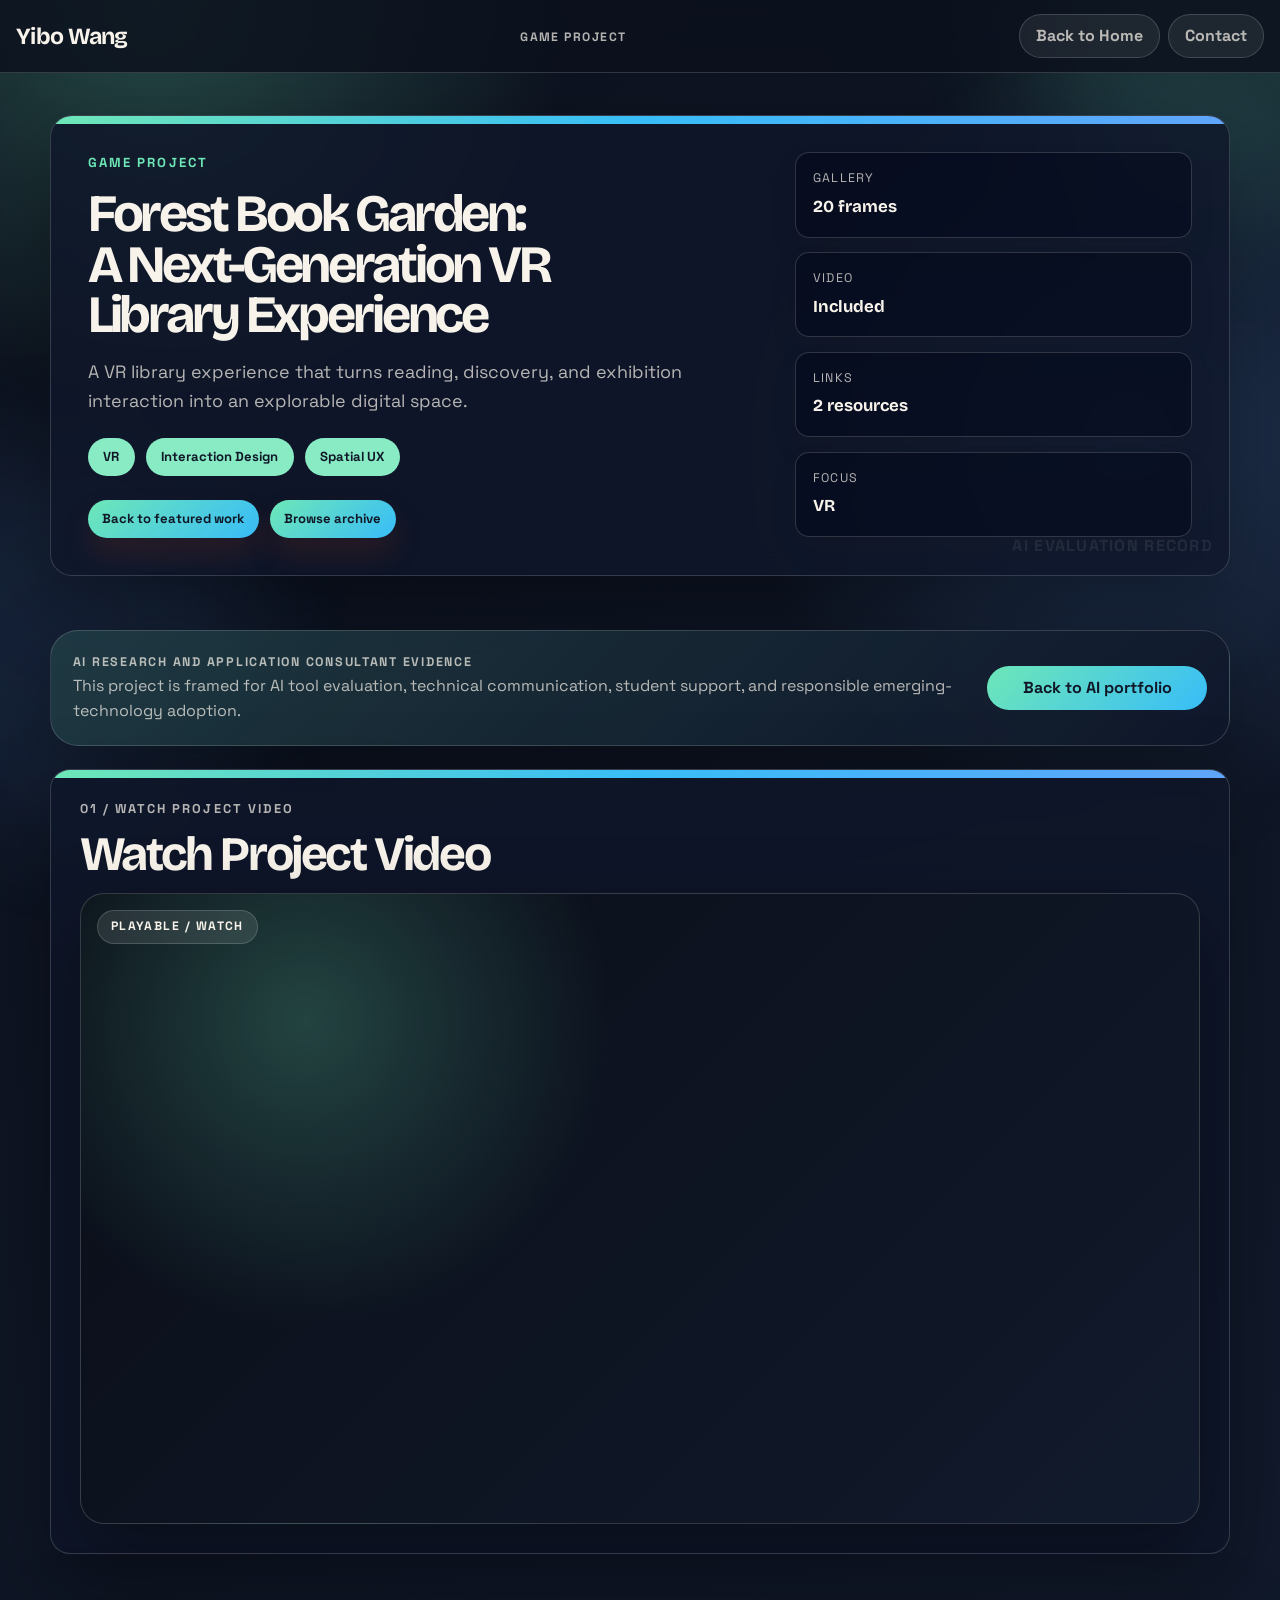
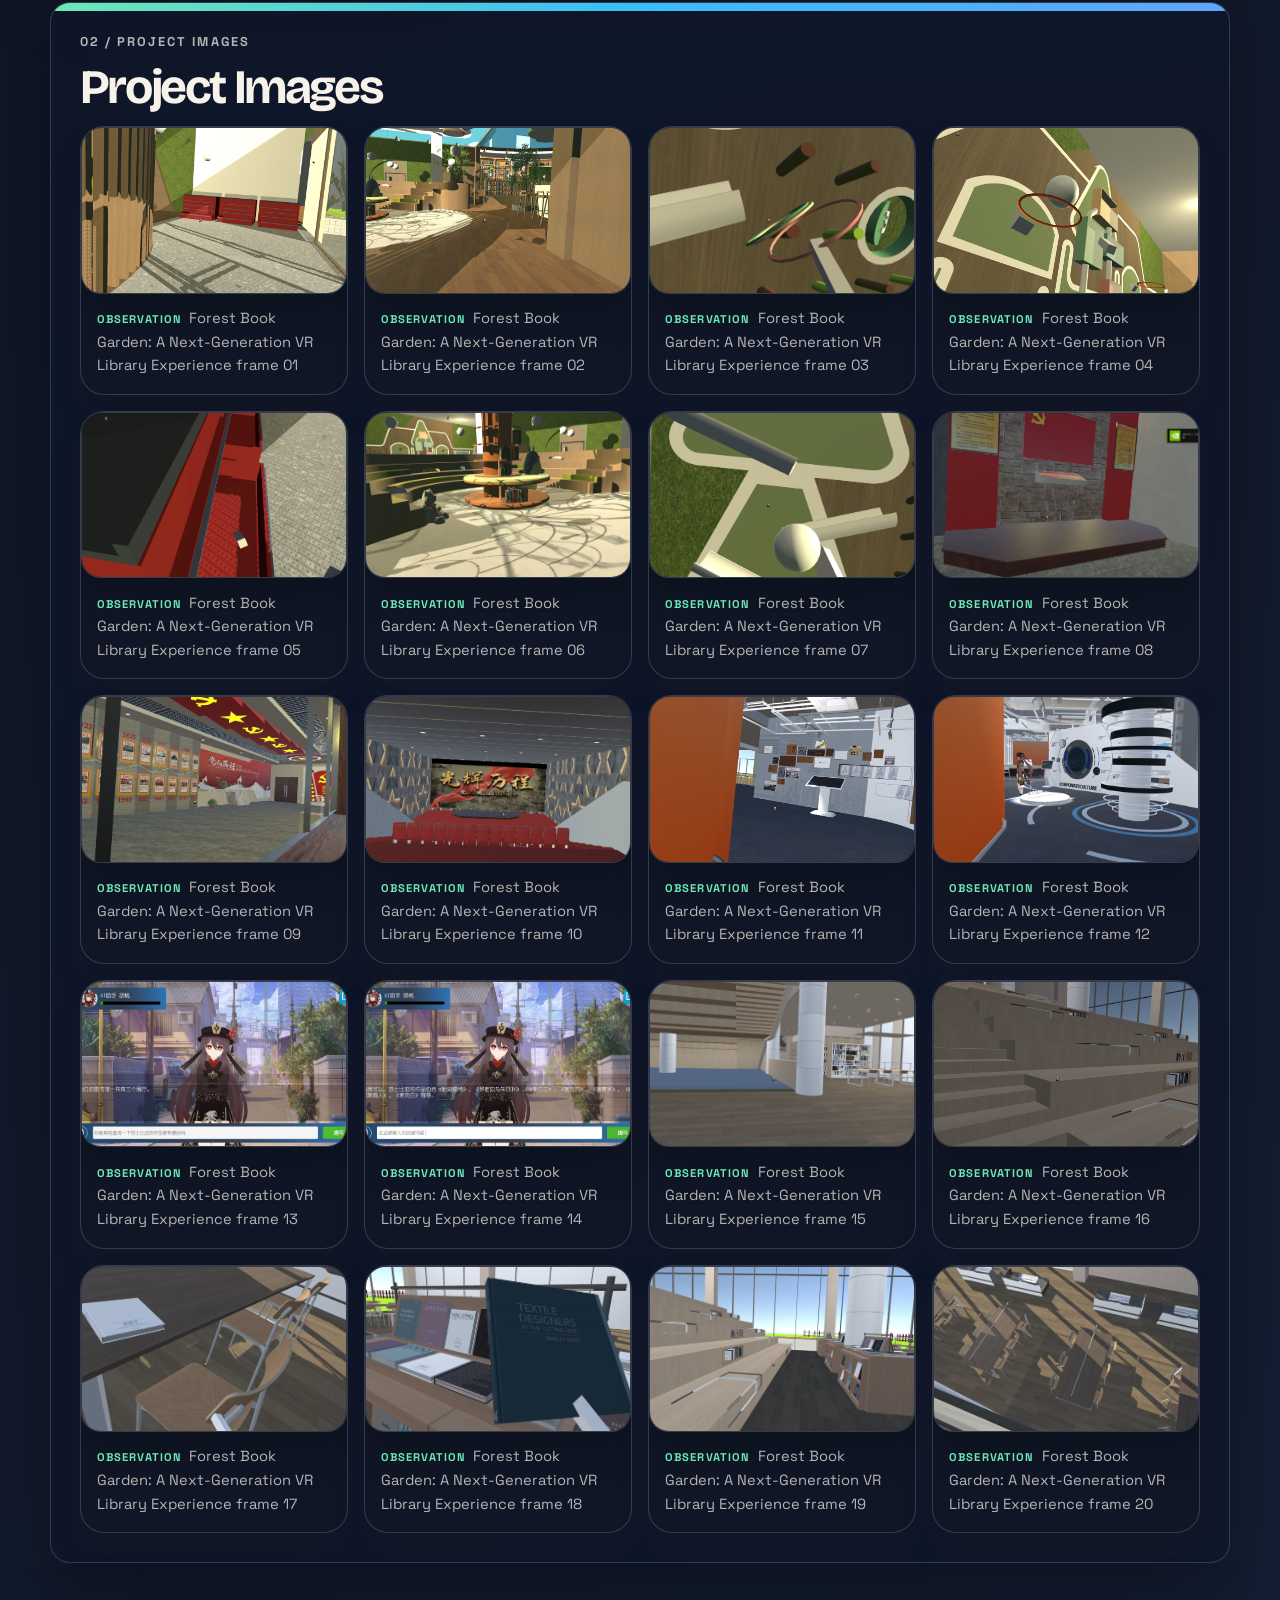
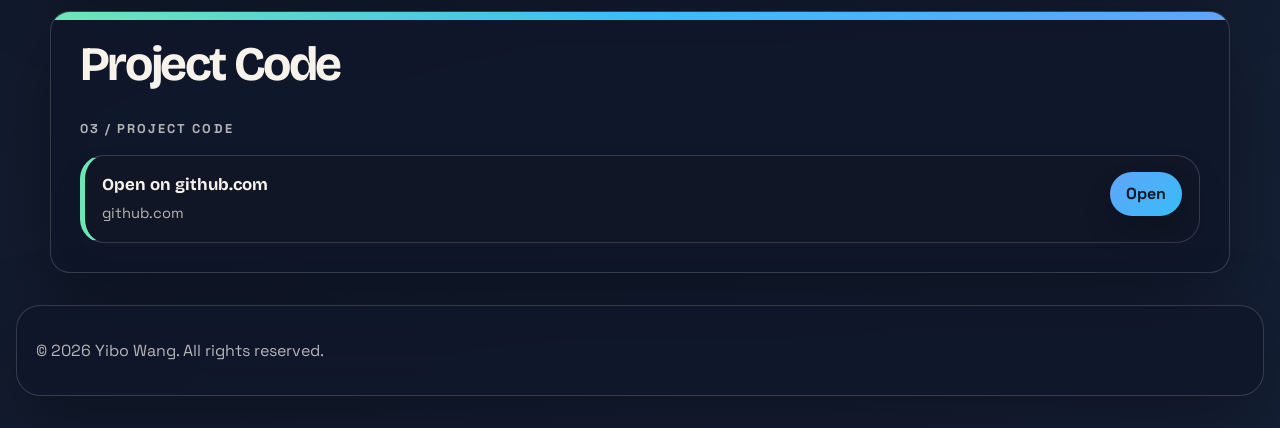
==== projects/game-project1.html @ 91f69fd5 "Build role-specific Duke portfolio site" ====
<!DOCTYPE html>
<html lang="en">
<head>
    <meta charset="UTF-8">
    <meta name="viewport" content="width=device-width, initial-scale=1.0">
    <title>Forest Book Garden: A Next-Generation VR Library Experience - Details</title>
    <link rel="stylesheet" href="../assets/css/project-style.css">
    <link rel="stylesheet" href="../assets/css/role-project.css">
	<!-- Google tag (gtag.js) -->
	<script async src="https://www.googletagmanager.com/gtag/js?id=G-P1YFTKP2V9"></script>
	<script>
	  window.dataLayer = window.dataLayer || [];
	  function gtag(){dataLayer.push(arguments);}
	  gtag('js', new Date());
	
	  gtag('config', 'G-P1YFTKP2V9');
	</script>
</head>
<body class="project-page role-ai-detail">
    <!-- Header Section -->
    <header>
        <div class="container">
            <h1 class="logo">Forest Book Garden: A Next-Generation VR Library Experience - Details</h1>
            <nav>
                <ul>
                    <li><a href="../index.html">Back to AI portfolio</a></li>
                    <li><a href="../index.html#contact">Contact</a></li>
                </ul>
            </nav>
        </div>
    </header>

    <section class="role-project-bridge" aria-label="Role-specific project context">
        <div class="container">
            <div>
                <p class="role-project-kicker">AI Research and Application Consultant Evidence</p>
                <p>This project is framed for AI tool evaluation, technical communication, student support, and responsible emerging-technology adoption.</p>
            </div>
            <a class="role-home-link" href="../index.html">Back to AI portfolio</a>
        </div>
    </section>


    <!-- Embedded YouTube Video Section -->
    <section id="project-video" class="section">
        <div class="container">
            <h2>Watch Project Video</h2>
            <div class="video-wrapper">
                <iframe
                    src="https://www.youtube.com/embed/ekobLpkFEgE?si=GnJCuXuAipWCIRlk" 
                    title="YouTube video player" 
                    frameborder="0" 
                    allow="accelerometer; autoplay; clipboard-write; encrypted-media; gyroscope; picture-in-picture" 
                    allowfullscreen>
                </iframe>
            </div>
        </div>
    </section>

    <!-- Project Images Section -->
    <section id="project-images" class="section">
        <div class="container">
            <h2>Project Images</h2>
            <div class="image-gallery">
                <img src="../assets/images/game-project1-img1.png" alt="Image 1">
                <img src="../assets/images/game-project1-img2.png" alt="Image 2">
                <img src="../assets/images/game-project1-img3.png" alt="Image 3">
                <img src="../assets/images/game-project1-img4.png" alt="Image 4">
                <img src="../assets/images/game-project1-img5.png" alt="Image 5">
                <img src="../assets/images/game-project1-img6.png" alt="Image 6">
                <img src="../assets/images/game-project1-img7.png" alt="Image 7">
				<img src="../assets/images/game-project1-img8.png" alt="Image 8">
				<img src="../assets/images/game-project1-img9.png" alt="Image 9">
				<img src="../assets/images/game-project1-img10.png" alt="Image 10">
				<img src="../assets/images/game-project1-img11.png" alt="Image 11">
				<img src="../assets/images/game-project1-img12.png" alt="Image 12">
				<img src="../assets/images/game-project1-img13.png" alt="Image 13">
				<img src="../assets/images/game-project1-img14.png" alt="Image 14">
				<img src="../assets/images/game-project1-img15.png" alt="Image 15">
				<img src="../assets/images/game-project1-img16.png" alt="Image 16">
				<img src="../assets/images/game-project1-img17.png" alt="Image 17">
				<img src="../assets/images/game-project1-img18.png" alt="Image 18">
				<img src="../assets/images/game-project1-img19.png" alt="Image 19">
				<img src="../assets/images/game-project1-img20.png" alt="Image 20">
            </div>
        </div>
    </section>

<!-- Code Section -->
    <section id="project-code" class="section">
        <div class="container">
            <h2>Project Code</h2>
            <p>You can find the source code for this project on GitHub. Click the link below to explore the repository:</p>
            <a href="https://github.com/harrypotter9914/Forest-Book-Garden-A-Next-Generation-VR-Library-Experience" target="_blank">
                <img src="../assets/images/github-logo.png" alt="GitHub Logo" style="width: 150px; height: auto;">
            </a>
            <p><a href="https://github.com/harrypotter9914/Forest-Book-Garden-A-Next-Generation-VR-Library-Experience" target="_blank">View the GitHub Repository</a></p>
        </div>
    </section>

    <!-- Back to Top Button -->
    <div id="back-to-top">
        <button>&uarr; Top</button>
    </div>
	
    <footer>
        <div class="container">
            <p>&copy; 2026 Yibo Wang. All rights reserved.</p>
        </div>
    </footer>
	<!-- Fullscreen Image Modal -->
	<div id="imageModal" class="modal">
	    <span class="close" onclick="closeModal()">&times;</span>
	    <div id="imageContainer">
	        <img class="modal-content" id="modalImage">
	    </div>
	</div>
	<script src="../assets/js/script.js"></script>
</body>
</html>
---- assets/css/project-style.css ----
:root {
    --bg: #f3eee4;
    --paper: rgba(252, 247, 239, 0.84);
    --paper-strong: rgba(255, 251, 245, 0.96);
    --ink: #1a130e;
    --muted: #625145;
    --line: rgba(43, 30, 20, 0.1);
    --accent: #d05d28;
    --accent-deep: #842f1d;
    --teal: #1e7e7c;
    --gold: #f1c789;
    --shadow-soft: 0 26px 60px rgba(38, 23, 12, 0.12);
    --shadow-strong: 0 36px 80px rgba(38, 23, 12, 0.18);
    --radius-xl: 34px;
    --radius-lg: 24px;
    --radius-md: 18px;
    --radius-sm: 12px;
    --max-width: 1380px;
}

*,
*::before,
*::after {
    box-sizing: border-box;
}

html {
    scroll-behavior: smooth;
}

body {
    margin: 0;
    min-height: 100vh;
    color: var(--ink);
    background:
        radial-gradient(circle at 12% 0%, rgba(241, 199, 137, 0.45), transparent 26%),
        radial-gradient(circle at 88% 12%, rgba(30, 126, 124, 0.18), transparent 22%),
        radial-gradient(circle at 50% 100%, rgba(208, 93, 40, 0.15), transparent 28%),
        linear-gradient(180deg, #faf4ec 0%, #efe4d4 100%);
    font-family: "Space Grotesk", "Segoe UI", sans-serif;
    line-height: 1.6;
}

body.menu-open,
body.lightbox-open {
    overflow: hidden;
}

body.project-page::before,
body.project-page::after {
    content: "";
    position: fixed;
    width: 24rem;
    height: 24rem;
    border-radius: 50%;
    filter: blur(60px);
    opacity: 0.45;
    pointer-events: none;
    z-index: -1;
}

body.project-page::before {
    top: -10rem;
    right: -8rem;
    background: rgba(208, 93, 40, 0.35);
}

body.project-page::after {
    bottom: 8%;
    left: -8rem;
    background: rgba(30, 126, 124, 0.18);
}

a {
    color: inherit;
}

img {
    display: block;
    max-width: 100%;
}

.container {
    width: min(calc(100% - 2rem), var(--max-width));
    margin: 0 auto;
}

header {
    position: sticky;
    top: 0;
    z-index: 30;
    backdrop-filter: blur(18px);
    background: rgba(250, 244, 236, 0.72);
    border-bottom: 1px solid var(--line);
}

header .container {
    display: flex;
    align-items: center;
    justify-content: space-between;
    gap: 1rem;
    min-height: 82px;
}

.logo {
    margin: 0;
    font-family: "Bricolage Grotesque", "Space Grotesk", sans-serif;
    font-size: clamp(1.1rem, 2vw, 1.45rem);
    line-height: 0.95;
    letter-spacing: -0.03em;
}

.header-project-label {
    margin: 0.2rem 0 0;
    color: var(--muted);
    font-size: 0.76rem;
    font-weight: 700;
    letter-spacing: 0.12em;
    text-transform: uppercase;
}

nav ul {
    display: flex;
    flex-wrap: wrap;
    gap: 0.5rem;
    margin: 0;
    padding: 0;
    list-style: none;
}

nav a {
    display: inline-flex;
    align-items: center;
    min-height: 44px;
    padding: 0 1rem;
    border-radius: 999px;
    background: rgba(255, 251, 245, 0.82);
    border: 1px solid rgba(43, 30, 20, 0.08);
    color: var(--muted);
    text-decoration: none;
    font-weight: 700;
    transition: transform 0.2s ease, background-color 0.2s ease, color 0.2s ease;
}

nav a:hover,
nav a:focus-visible {
    background: rgba(208, 93, 40, 0.1);
    color: var(--ink);
    transform: translateY(-1px);
}

.project-hero {
    padding: 4.5rem 0 1.8rem;
}

.project-hero-card,
.case-card,
.project-footer .container {
    position: relative;
    overflow: hidden;
    background: var(--paper);
    border: 1px solid rgba(43, 30, 20, 0.08);
    box-shadow: var(--shadow-soft);
    backdrop-filter: blur(14px);
}

.project-hero-card {
    display: grid;
    grid-template-columns: minmax(0, 1.45fr) minmax(260px, 0.7fr);
    gap: 1.4rem;
    padding: clamp(1.5rem, 4vw, 2.3rem);
    border-radius: var(--radius-xl);
}

.project-hero-card::before,
.case-card::before {
    content: "";
    position: absolute;
    inset: 0 auto auto 0;
    width: 100%;
    height: 8px;
    background: linear-gradient(90deg, var(--accent) 0%, var(--gold) 45%, var(--teal) 100%);
}

.project-kicker {
    margin: 0 0 1rem;
    color: var(--accent-deep);
    font-size: 0.82rem;
    font-weight: 700;
    letter-spacing: 0.16em;
    text-transform: uppercase;
}

.project-hero h1 {
    margin: 0;
    font-family: "Bricolage Grotesque", "Space Grotesk", sans-serif;
    max-width: 18ch;
    font-size: clamp(2.6rem, 4.8vw, 4.9rem);
    line-height: 0.94;
    letter-spacing: -0.06em;
    text-wrap: balance;
}

.project-summary {
    max-width: 48rem;
    margin: 1.1rem 0 0;
    color: var(--muted);
    font-size: clamp(1.02rem, 1.6vw, 1.12rem);
}

.project-title-long .project-hero h1 {
    max-width: 20ch;
    font-size: clamp(2.2rem, 4.1vw, 4rem);
    line-height: 0.96;
}

.project-title-very-long .project-hero h1 {
    max-width: 24ch;
    font-size: clamp(1.95rem, 3.4vw, 3.2rem);
    line-height: 1;
    letter-spacing: -0.045em;
}

.project-tag-row,
.project-action-row {
    display: flex;
    flex-wrap: wrap;
    gap: 0.7rem;
}

.project-tag-row {
    margin-top: 1.4rem;
}

.project-tag,
.project-pill {
    display: inline-flex;
    align-items: center;
    min-height: 38px;
    padding: 0 0.9rem;
    border-radius: 999px;
    font-size: 0.82rem;
    font-weight: 700;
}

.project-tag {
    color: var(--accent-deep);
    background: rgba(241, 199, 137, 0.34);
    border: 1px solid rgba(208, 93, 40, 0.1);
}

.project-action-row {
    margin-top: 1.5rem;
}

.project-pill {
    color: #fff7ef;
    text-decoration: none;
    background: linear-gradient(135deg, var(--accent) 0%, var(--accent-deep) 100%);
    box-shadow: 0 16px 28px rgba(132, 47, 29, 0.22);
    transition: transform 0.2s ease, box-shadow 0.2s ease;
}

.project-pill:hover,
.project-pill:focus-visible,
.resource-link:hover,
.resource-link:focus-visible {
    transform: translateY(-2px);
}

.project-metric-grid {
    display: grid;
    gap: 0.9rem;
    align-content: start;
}

.project-metric {
    padding: 1rem 1.05rem;
    border-radius: var(--radius-md);
    background: rgba(255, 251, 245, 0.8);
    border: 1px solid rgba(43, 30, 20, 0.08);
    box-shadow: 0 14px 28px rgba(38, 23, 12, 0.08);
}

.project-metric span {
    display: block;
    color: var(--muted);
    font-size: 0.78rem;
    letter-spacing: 0.1em;
    text-transform: uppercase;
}

.project-metric strong {
    display: block;
    margin-top: 0.28rem;
    font-family: "Bricolage Grotesque", "Space Grotesk", sans-serif;
    font-size: 1.05rem;
}

section {
    padding: 1rem 0 2rem;
}

section:first-of-type {
    padding-top: 1.2rem;
}

.case-card {
    padding: clamp(1.2rem, 3vw, 1.8rem);
    border-radius: var(--radius-xl);
}

.case-label {
    margin: 0 0 0.75rem;
    color: var(--accent-deep);
    font-size: 0.8rem;
    font-weight: 700;
    letter-spacing: 0.16em;
    text-transform: uppercase;
}

h2 {
    margin: 0 0 1rem;
    font-family: "Bricolage Grotesque", "Space Grotesk", sans-serif;
    font-size: clamp(1.9rem, 4vw, 3rem);
    line-height: 0.96;
    letter-spacing: -0.05em;
}

.case-card > p,
#project-code p {
    color: var(--muted);
}

.enhanced-gallery {
    display: grid;
    grid-template-columns: repeat(2, minmax(0, 1fr));
    gap: 1rem;
}

.project-kind-showcase .enhanced-gallery {
    grid-template-columns: repeat(2, minmax(0, 1fr));
}

.gallery-card {
    margin: 0;
    overflow: hidden;
    border-radius: var(--radius-lg);
    background: var(--paper-strong);
    border: 1px solid rgba(43, 30, 20, 0.08);
    box-shadow: 0 18px 34px rgba(38, 23, 12, 0.12);
}

.gallery-card img {
    width: 100%;
    aspect-ratio: 16 / 10;
    object-fit: cover;
    cursor: zoom-in;
    transition: transform 0.35s ease;
}

.gallery-card:hover img {
    transform: scale(1.03);
}

.gallery-card figcaption {
    padding: 0.85rem 1rem 1rem;
    color: var(--muted);
    font-size: 0.92rem;
}

.feature-frame {
    grid-column: span 2;
}

.feature-frame img {
    aspect-ratio: 16 / 9;
}

.document-gallery {
    grid-template-columns: 1fr;
}

.document-frame {
    background: linear-gradient(180deg, rgba(255, 251, 245, 0.98) 0%, rgba(245, 239, 230, 0.98) 100%);
}

.document-frame img {
    aspect-ratio: auto;
    object-fit: contain;
    cursor: default;
    background: #fff;
}

.document-frame:hover img {
    transform: none;
}

.document-frame figcaption::before {
    content: "Embedded board";
    display: inline-flex;
    margin-right: 0.55rem;
    color: var(--accent-deep);
    font-size: 0.74rem;
    font-weight: 700;
    letter-spacing: 0.12em;
    text-transform: uppercase;
}

.very-tall-frame figcaption::before {
    content: "Scrollable document";
}

.photo-gallery {
    column-count: 2;
    column-gap: 1rem;
    display: block;
}

.photo-gallery .gallery-card {
    display: inline-block;
    width: 100%;
    margin-bottom: 1rem;
}

.photo-gallery .gallery-card img,
.photo-frame img {
    aspect-ratio: auto;
    object-fit: cover;
}

.video-wrapper {
    position: relative;
    overflow: hidden;
    border-radius: var(--radius-lg);
    background:
        radial-gradient(circle at 20% 20%, rgba(208, 93, 40, 0.2), transparent 30%),
        linear-gradient(135deg, #18120d 0%, #22160f 100%);
    box-shadow: var(--shadow-strong);
}

.video-wrapper::before {
    content: "Playable / Watch";
    position: absolute;
    top: 1rem;
    left: 1rem;
    z-index: 1;
    display: inline-flex;
    align-items: center;
    min-height: 34px;
    padding: 0 0.8rem;
    border-radius: 999px;
    color: #fff8ef;
    background: rgba(255, 255, 255, 0.08);
    backdrop-filter: blur(10px);
    font-size: 0.76rem;
    font-weight: 700;
    letter-spacing: 0.12em;
    text-transform: uppercase;
}

.video-wrapper iframe {
    display: block;
    width: 100%;
    aspect-ratio: 16 / 9;
    border: 0;
}

#project-code .container {
    display: grid;
    gap: 1rem;
}

.resource-stack {
    display: grid;
    gap: 0.9rem;
}

.resource-card {
    display: flex;
    align-items: center;
    justify-content: space-between;
    gap: 1rem;
    padding: 1rem 1.05rem;
    border-radius: var(--radius-lg);
    background: rgba(255, 251, 245, 0.78);
    border: 1px solid rgba(43, 30, 20, 0.08);
    box-shadow: 0 16px 32px rgba(38, 23, 12, 0.08);
}

.resource-copy h3 {
    margin: 0;
    font-family: "Bricolage Grotesque", "Space Grotesk", sans-serif;
    font-size: 1.05rem;
}

.resource-copy p,
.resource-intro,
.resource-note {
    margin: 0;
    color: var(--muted);
}

.resource-copy p {
    margin-top: 0.2rem;
    font-size: 0.92rem;
}

.resource-note {
    padding-left: 1rem;
    border-left: 3px solid var(--accent);
}

.resource-link {
    display: inline-flex;
    align-items: center;
    justify-content: center;
    min-height: 46px;
    padding: 0 1rem;
    border-radius: 999px;
    color: #fff7ef;
    text-decoration: none;
    background: linear-gradient(135deg, var(--teal) 0%, #165a65 100%);
    box-shadow: 0 16px 28px rgba(22, 90, 101, 0.18);
    font-weight: 700;
    transition: transform 0.2s ease, box-shadow 0.2s ease;
}

#project-code img {
    width: 120px;
    border-radius: 24px;
    box-shadow: 0 18px 36px rgba(38, 23, 12, 0.16);
}

#back-to-top {
    position: fixed;
    right: 1rem;
    bottom: 1rem;
    z-index: 30;
}

#back-to-top button {
    display: inline-flex;
    align-items: center;
    justify-content: center;
    width: 58px;
    height: 58px;
    border: 0;
    border-radius: 50%;
    background: linear-gradient(135deg, var(--accent) 0%, var(--accent-deep) 100%);
    color: #fff8ef;
    box-shadow: 0 18px 30px rgba(132, 47, 29, 0.28);
    cursor: pointer;
    opacity: 0;
    pointer-events: none;
    transform: translateY(14px);
    transition: opacity 0.2s ease, transform 0.2s ease;
}

#back-to-top button.is-visible {
    opacity: 1;
    pointer-events: auto;
    transform: translateY(0);
}

.project-footer .container,
footer .container {
    display: flex;
    align-items: center;
    justify-content: space-between;
    gap: 1rem;
    padding: 1rem 1.2rem;
    border-radius: var(--radius-lg);
}

.overview-grid,
.detail-grid {
    display: grid;
    gap: 1rem;
}

.overview-grid {
    grid-template-columns: minmax(0, 1.3fr) minmax(260px, 0.7fr);
}

.detail-grid {
    grid-template-columns: repeat(2, minmax(0, 1fr));
}

.detail-card,
.callout-card {
    padding: 1.15rem;
    border-radius: var(--radius-lg);
    background: rgba(255, 251, 245, 0.82);
    border: 1px solid rgba(43, 30, 20, 0.08);
    box-shadow: 0 16px 32px rgba(38, 23, 12, 0.08);
}

.detail-card h3,
.callout-card strong {
    margin: 0 0 0.6rem;
    font-family: "Bricolage Grotesque", "Space Grotesk", sans-serif;
    font-size: 1.05rem;
}

.detail-card p,
.callout-card p {
    margin: 0;
    color: var(--muted);
}

.bullet-list {
    margin: 0;
    padding-left: 1.1rem;
    color: var(--muted);
}

.bullet-list li + li {
    margin-top: 0.45rem;
}

.portfolio-card {
    padding: clamp(1.4rem, 3vw, 2rem);
}

.portfolio-intro {
    max-width: 58rem;
    margin: 0 0 1.4rem;
    color: var(--muted);
    font-size: 1rem;
}

.portfolio-flow {
    display: grid;
    gap: 1.4rem;
}

.portfolio-sheet {
    margin: 0;
}

.portfolio-frame {
    overflow: hidden;
    border-radius: calc(var(--radius-xl) - 8px);
    background:
        linear-gradient(180deg, rgba(255, 255, 255, 0.74), rgba(246, 236, 222, 0.96)),
        linear-gradient(135deg, rgba(208, 93, 40, 0.1), rgba(30, 126, 124, 0.12));
    border: 1px solid rgba(43, 30, 20, 0.08);
    box-shadow: 0 28px 56px rgba(38, 23, 12, 0.12);
}

.portfolio-frame img {
    width: 100%;
    height: auto;
    cursor: zoom-in;
}

.portfolio-sheet figcaption {
    margin: 0.85rem 0 0;
    padding: 0 0.2rem;
    color: var(--muted);
    font-size: 0.97rem;
}

.portfolio-sheet-lead .portfolio-frame {
    box-shadow: 0 34px 68px rgba(38, 23, 12, 0.16);
}

.project-notes-section {
    padding-top: 0.3rem;
}

.notes-grid {
    display: grid;
    grid-template-columns: minmax(0, 1.05fr) minmax(0, 0.95fr);
    gap: 1rem;
    align-items: start;
}

.notes-grid > .note-card:first-child {
    grid-column: 1 / -1;
}

.note-card {
    height: 100%;
    padding: clamp(1.2rem, 2.2vw, 1.6rem);
}

.note-card h2 {
    margin-top: 0;
    max-width: 16ch;
    font-size: clamp(1.35rem, 1.9vw, 1.8rem);
    line-height: 1.06;
    letter-spacing: -0.04em;
}

.note-card .overview-grid {
    grid-template-columns: minmax(0, 1.15fr) minmax(280px, 0.85fr);
    align-items: start;
}

.note-card .detail-grid {
    grid-template-columns: repeat(auto-fit, minmax(220px, 1fr));
    align-items: start;
}

.note-card .detail-card,
.note-card .callout-card {
    height: 100%;
}

.note-card .detail-card p,
.note-card .callout-card p,
.note-card .bullet-list {
    font-size: 0.98rem;
}

footer {
    padding: 0 0 2rem;
}

.modal {
    position: fixed;
    inset: 0;
    display: none;
    align-items: center;
    justify-content: center;
    padding: 1rem;
    background: rgba(13, 10, 7, 0.82);
    backdrop-filter: blur(10px);
    z-index: 50;
}

.close {
    position: absolute;
    top: 1rem;
    right: 1rem;
    display: inline-grid;
    place-items: center;
    width: 46px;
    height: 46px;
    border-radius: 50%;
    background: rgba(255, 251, 245, 0.94);
    color: var(--ink);
    cursor: pointer;
    font-size: 1.3rem;
}

#imageContainer {
    display: flex;
    align-items: center;
    justify-content: center;
    width: min(100%, 1120px);
    max-height: calc(100vh - 2rem);
    overflow: hidden;
    overscroll-behavior: contain;
    scrollbar-width: none;
    -ms-overflow-style: none;
}

#imageContainer::-webkit-scrollbar {
    display: none;
}

.modal-content {
    display: block;
    width: auto;
    max-width: 100%;
    max-height: calc(100vh - 2rem);
    object-fit: contain;
    border-radius: var(--radius-lg);
    box-shadow: var(--shadow-strong);
    transition: width 0.2s ease, height 0.2s ease;
    user-select: none;
    -webkit-user-drag: none;
}

.modal.is-zoomed #imageContainer {
    align-items: flex-start;
    justify-content: flex-start;
    overflow: auto;
    touch-action: none;
    cursor: grab;
}

.modal.is-zoomed #imageContainer.is-dragging {
    cursor: grabbing;
}

.modal.is-zoomed .modal-content {
    max-width: none;
    max-height: none;
}


@media (max-width: 980px) {
    .project-hero-card,
    .enhanced-gallery {
        grid-template-columns: 1fr;
    }

    .feature-frame {
        grid-column: auto;
    }

    .photo-gallery {
        column-count: 1;
    }

    .overview-grid,
    .detail-grid,
    .notes-grid {
        grid-template-columns: 1fr;
    }

    .notes-grid > .note-card:first-child {
        grid-column: auto;
    }

    .note-card .overview-grid,
    .note-card .detail-grid {
        grid-template-columns: 1fr;
    }

    .project-hero h1,
    .project-title-long .project-hero h1,
    .project-title-very-long .project-hero h1 {
        max-width: 100%;
    }
}

@media (max-width: 760px) {
    header .container,
    footer .container,
    .project-footer .container {
        flex-direction: column;
        align-items: flex-start;
    }

    nav ul {
        width: 100%;
    }

    nav a {
        width: 100%;
        justify-content: center;
    }

    .project-hero {
        padding-top: 3.2rem;
    }

    .resource-card {
        flex-direction: column;
        align-items: flex-start;
    }
}
---- assets/css/role-project.css ----
@import url('https://fonts.googleapis.com/css2?family=Bricolage+Grotesque:wght@500;700;800&family=Space+Grotesk:wght@400;500;700&display=swap');

:root {
  --bg: #0c111d;
  --paper: rgba(15,23,42,.82);
  --paper-strong: rgba(17,24,39,.95);
  --ink: #f7f3ea;
  --muted: rgba(247,243,234,.72);
  --line: rgba(255,255,255,.16);
  --accent: #6ee7b7;
  --accent-deep: #38bdf8;
  --teal: #60a5fa;
  --gold: #a7f3d0;
  --shadow-soft: 0 30px 80px rgba(0,0,0,.34);
  --shadow-strong: 0 30px 80px rgba(0,0,0,.34);
}

body.project-page {
  color: var(--ink);
  background:
    radial-gradient(circle at 12% 0%, color-mix(in srgb, var(--accent) 26%, transparent), transparent 26rem),
    radial-gradient(circle at 88% 12%, color-mix(in srgb, var(--teal) 22%, transparent), transparent 24rem),
    linear-gradient(135deg, #0c111d, #152036);
}

body.project-page::before { background: color-mix(in srgb, var(--accent) 35%, transparent); }
body.project-page::after { background: color-mix(in srgb, var(--teal) 24%, transparent); }

header {
  background: color-mix(in srgb, #0c111d 82%, transparent);
  border-bottom-color: var(--line);
}

.logo { color: var(--ink); }
nav a {
  color: var(--muted);
  background: rgba(255,255,255,.07);
  border-color: var(--line);
}
nav a:hover, nav a:focus-visible {
  color: var(--ink);
  background: rgba(255,255,255,.13);
}

.role-project-bridge {
  padding: 1.6rem 0 .4rem;
}
.role-project-bridge .container {
  display: grid;
  grid-template-columns: minmax(0, 1fr) auto;
  gap: 1rem;
  align-items: center;
  padding: clamp(1rem, 2.5vw, 1.35rem);
  border-radius: 24px;
  border: 1px solid var(--line);
  background:
    linear-gradient(135deg, color-mix(in srgb, var(--accent) 16%, transparent), transparent),
    var(--paper);
  box-shadow: var(--shadow-soft);
  backdrop-filter: blur(14px);
}
.role-project-kicker {
  margin: 0 0 .35rem;
  color: var(--accent);
  font-size: .78rem;
  font-weight: 850;
  letter-spacing: .14em;
  text-transform: uppercase;
}
.role-project-bridge p { margin: 0; color: var(--muted); }
.role-home-link {
  display: inline-flex;
  align-items: center;
  justify-content: center;
  min-height: 44px;
  padding: 0 1rem;
  border-radius: 999px;
  color: #101828;
  background: linear-gradient(135deg, var(--accent), var(--accent-deep));
  text-decoration: none;
  font-weight: 850;
  white-space: nowrap;
}
.role-athletics-detail .role-home-link { color: #001a57; }

.project-hero-card, .case-card, footer .container, .project-footer .container {
  color: var(--ink);
  background: var(--paper);
  border-color: var(--line);
  box-shadow: var(--shadow-soft);
}
.project-hero-card::before, .case-card::before {
  background: linear-gradient(90deg, var(--accent), var(--accent-deep), var(--teal));
}
.project-kicker, .case-label { color: var(--accent); }
.project-summary, .case-card > p, #project-code p, .resource-copy p, .resource-intro, .resource-note, .detail-card p, .callout-card p, .bullet-list, footer p { color: var(--muted); }
.project-tag { color: #101828; background: color-mix(in srgb, var(--accent) 82%, white); border-color: transparent; }
.project-pill, #back-to-top button { color: #101828; background: linear-gradient(135deg, var(--accent), var(--accent-deep)); }
.role-athletics-detail .project-pill, .role-athletics-detail #back-to-top button { color: #001a57; }
.project-metric, .gallery-card, .resource-card, .detail-card, .callout-card, .portfolio-frame {
  color: var(--ink);
  background: var(--paper-strong);
  border-color: var(--line);
}
.gallery-card figcaption, .portfolio-sheet figcaption { color: var(--muted); }
.video-wrapper {
  background:
    radial-gradient(circle at 20% 20%, color-mix(in srgb, var(--accent) 24%, transparent), transparent 30%),
    linear-gradient(135deg, color-mix(in srgb, #0c111d 80%, black), color-mix(in srgb, #152036 82%, black));
  border: 1px solid var(--line);
}
.video-wrapper::before {
  color: var(--ink);
  background: rgba(255,255,255,.10);
  border: 1px solid var(--line);
}
.resource-link, .btn, #project-code a:not(.resource-link) {
  display: inline-flex;
  align-items: center;
  justify-content: center;
  width: fit-content;
  min-height: 44px;
  padding: 0 1rem;
  border-radius: 999px;
  color: #101828;
  text-decoration: none;
  background: linear-gradient(135deg, var(--teal), var(--accent-deep));
  font-weight: 850;
  box-shadow: 0 16px 28px rgba(0,0,0,.18);
}
.role-athletics-detail .resource-link, .role-athletics-detail .btn, .role-athletics-detail #project-code a:not(.resource-link) { color: #001a57; }

.section .container > h2, section .container > h2 {
  margin-bottom: 1rem;
  color: var(--ink);
}
.section .container:not(header .container):not(footer .container), section .container:not(header .container):not(footer .container) {
  border-radius: 28px;
}
#project-video .container, #project-images .container, #project-code .container {
  padding: clamp(1.15rem, 3vw, 1.8rem);
  border: 1px solid var(--line);
  background: var(--paper);
  box-shadow: var(--shadow-soft);
  backdrop-filter: blur(14px);
}
.image-gallery {
  display: grid;
  grid-template-columns: repeat(auto-fit, minmax(220px, 1fr));
  gap: 1rem;
}
.image-gallery img, .project-image {
  width: 100%;
  border-radius: 20px;
  background: var(--paper-strong);
  border: 1px solid var(--line);
  box-shadow: 0 18px 38px rgba(0,0,0,.22);
  cursor: zoom-in;
}
.document-frame { background: var(--paper-strong); }
.close { background: var(--paper-strong); color: var(--ink); border: 1px solid var(--line); }
.modal { background: rgba(0,0,0,.86); }

@media (max-width: 760px) {
  .role-project-bridge .container { grid-template-columns: 1fr; }
  .role-home-link { width: 100%; }
}


/* AI detail layout: lab notebook / evaluation record */
.role-ai-detail header .container { min-height: 72px; }
.role-ai-detail .role-project-bridge .container { grid-template-columns: minmax(0,1fr) 220px; }
.role-ai-detail .project-hero { padding-top: 2.6rem; }
.role-ai-detail .project-hero-card { grid-template-columns: minmax(0,1fr) minmax(280px,.58fr); border-radius: 22px; }
.role-ai-detail .project-hero-card::after { content: 'AI evaluation record'; position: absolute; right: 1rem; bottom: 1rem; color: rgba(255,255,255,.08); font-weight: 900; letter-spacing: .08em; text-transform: uppercase; }
.role-ai-detail .project-metric-grid { grid-template-columns: 1fr; }
.role-ai-detail .project-metric { border-radius: 14px; background: rgba(2,6,23,.46); }
.role-ai-detail section .container:not(header .container):not(footer .container) { max-width: 1180px; }
.role-ai-detail #project-images .container, .role-ai-detail #project-code .container, .role-ai-detail #project-video .container { border-radius: 20px; }
.role-ai-detail .case-card, .role-ai-detail .detail-card, .role-ai-detail .callout-card { border-radius: 18px; }
.role-ai-detail .enhanced-gallery, .role-ai-detail .image-gallery { grid-template-columns: repeat(auto-fit, minmax(260px, 1fr)); }
.role-ai-detail .gallery-card figcaption::before { content: 'Observation'; display: inline-flex; margin-right: .45rem; color: var(--accent); font-weight: 900; letter-spacing: .1em; text-transform: uppercase; font-size: .7rem; }
.role-ai-detail .resource-card { align-items: flex-start; border-left: 5px solid var(--accent); }
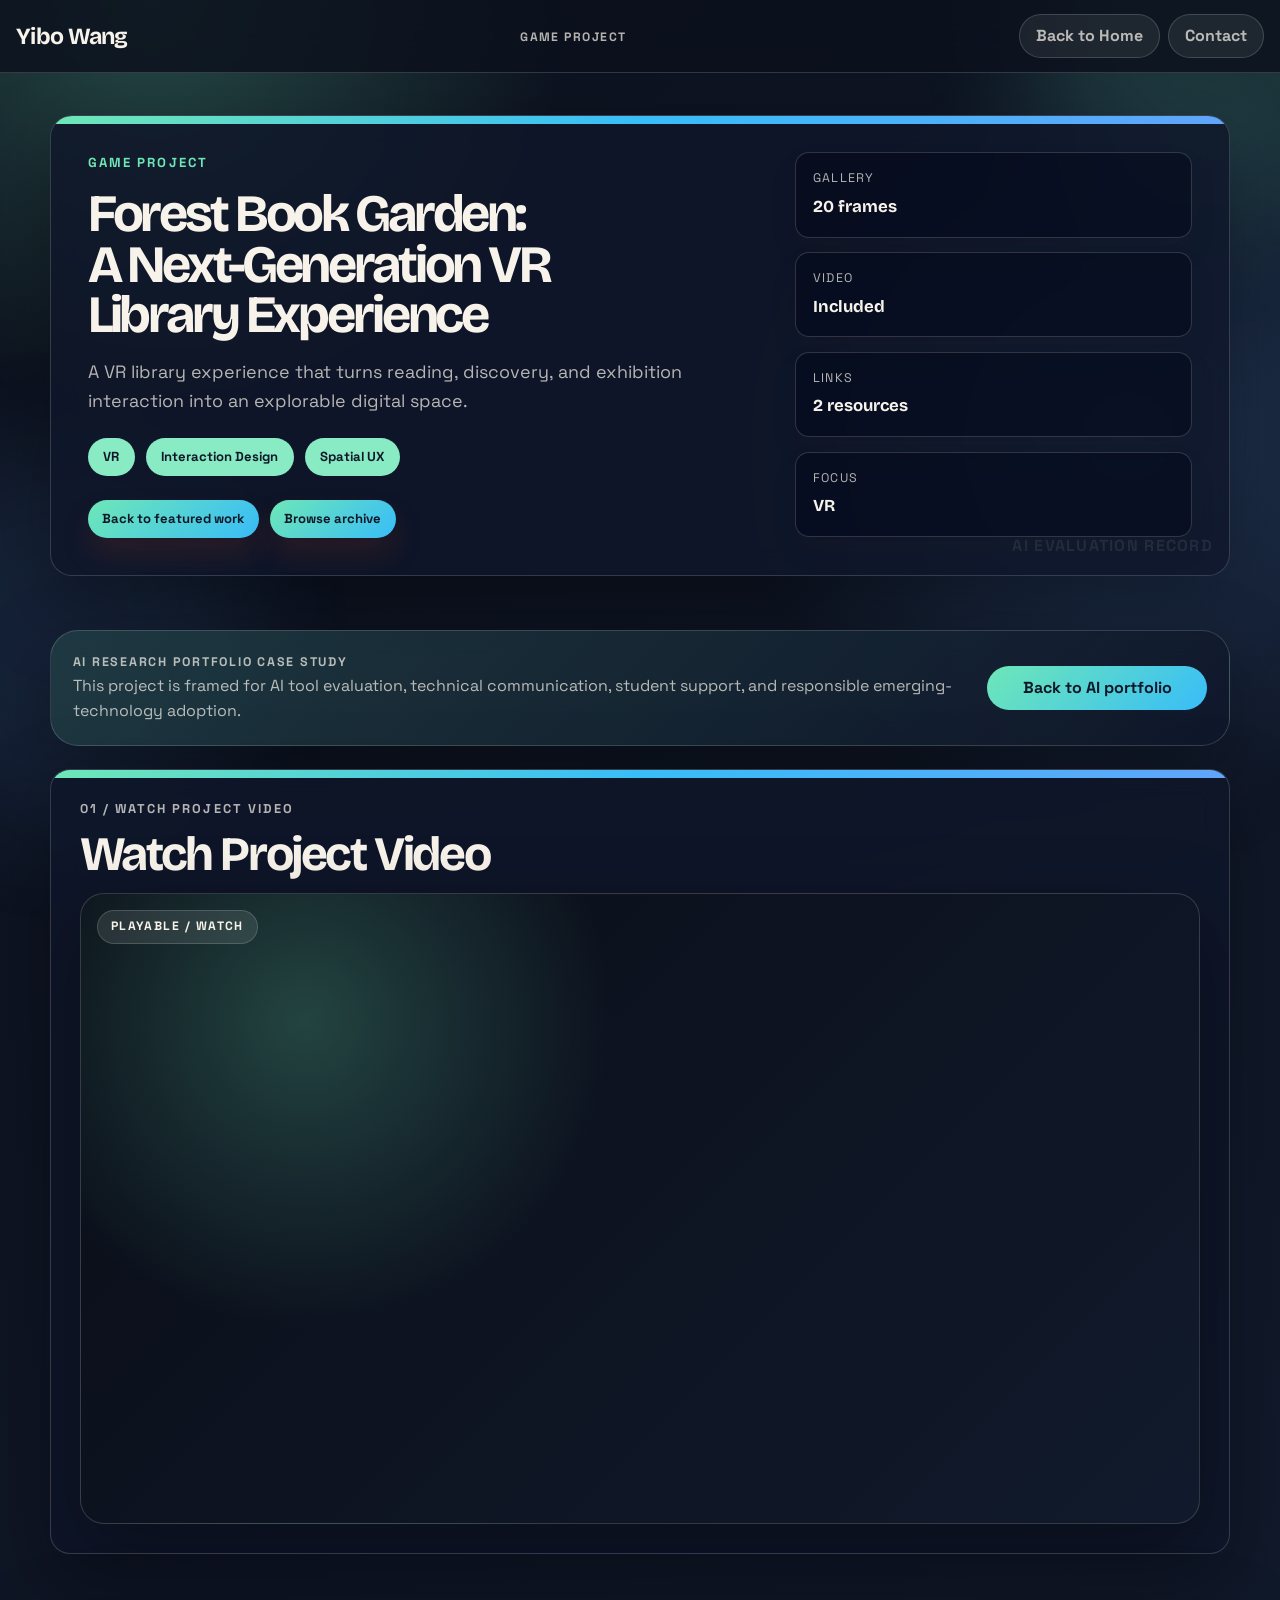
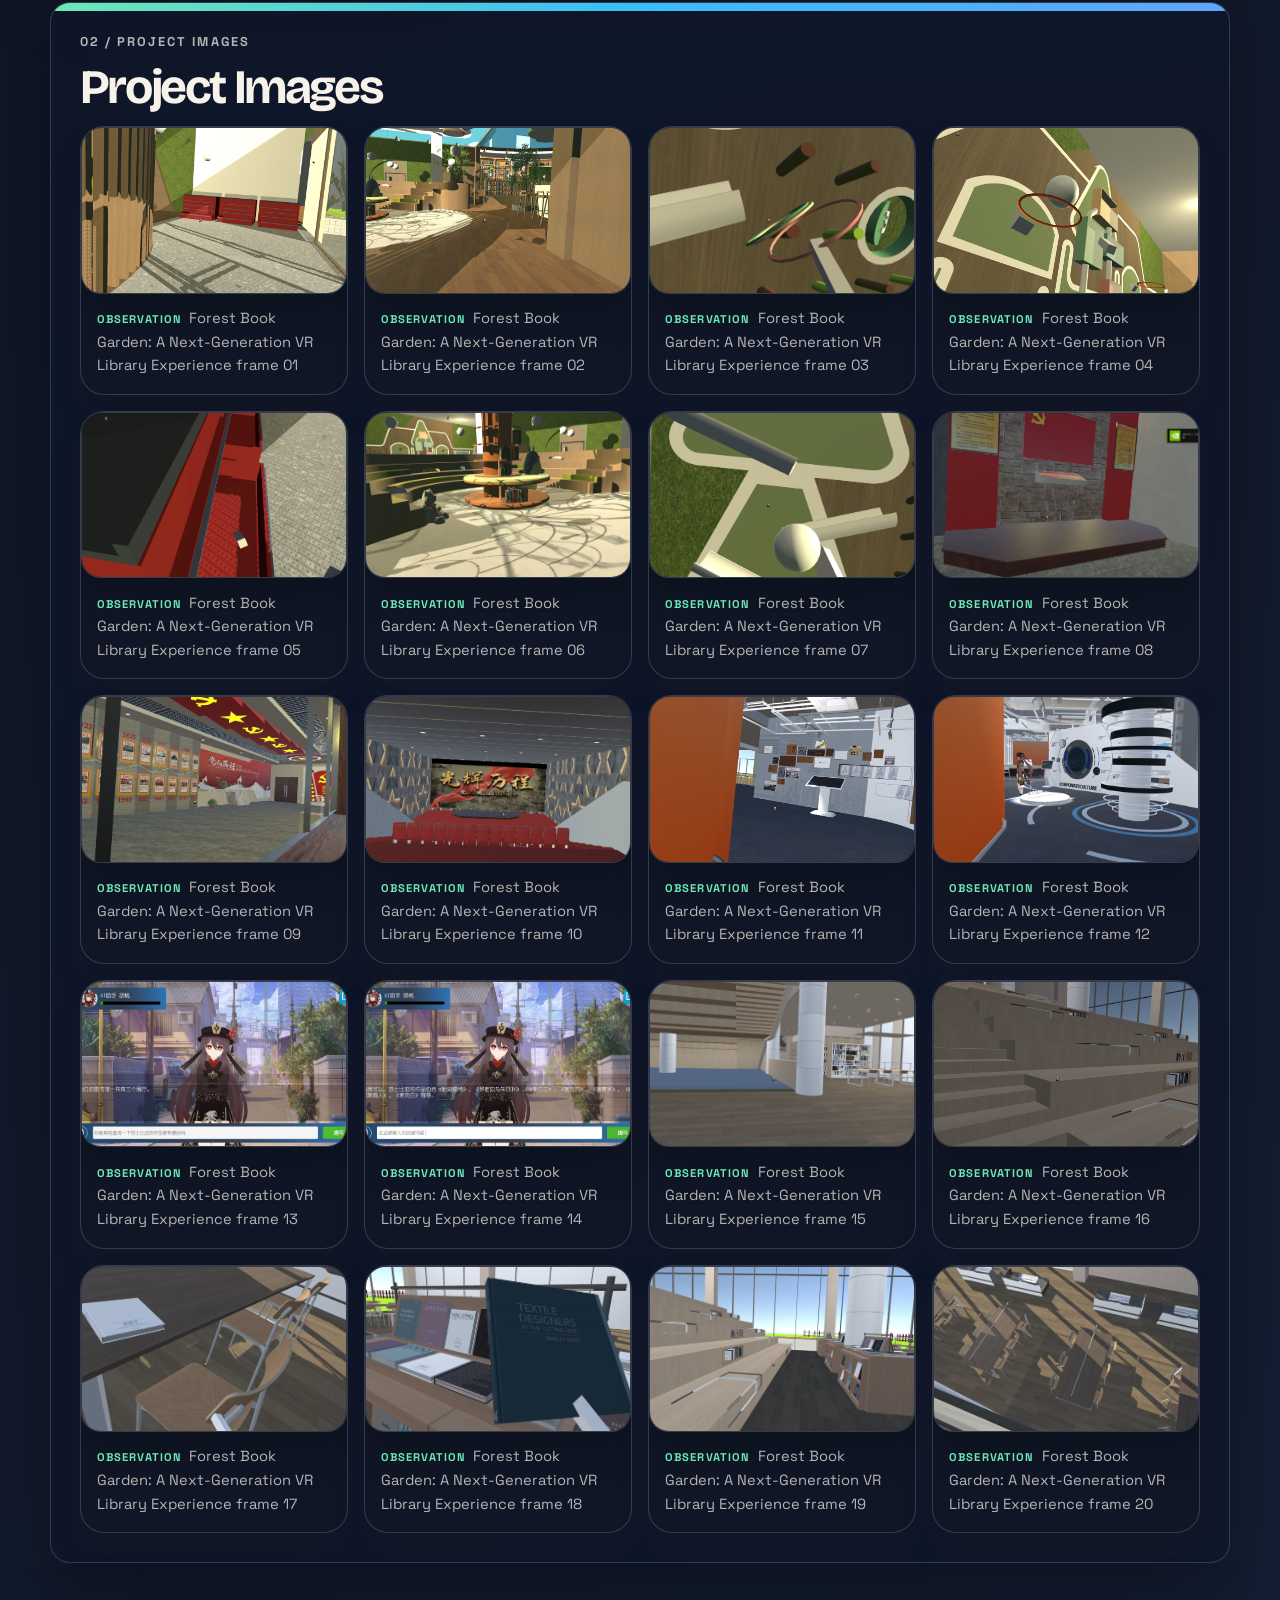
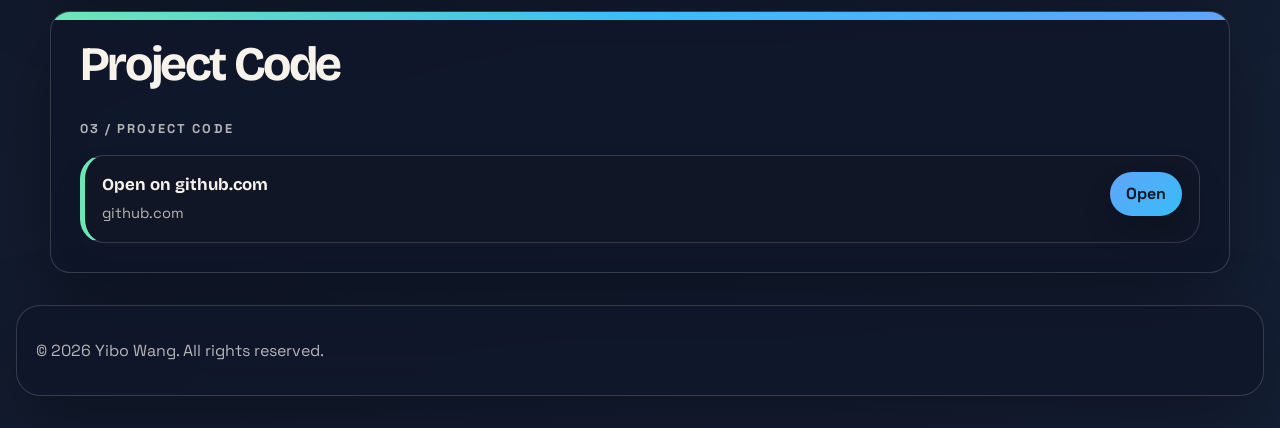
==== commit 01657885: "Polish portfolio copy and analytics" ====
--- a/projects/game-project1.html
+++ b/projects/game-project1.html
@@ -30,10 +30,10 @@
         </div>
     </header>
 
-    <section class="role-project-bridge" aria-label="Role-specific project context">
+    <section class="role-project-bridge" aria-label="Portfolio project context">
         <div class="container">
             <div>
-                <p class="role-project-kicker">AI Research and Application Consultant Evidence</p>
+                <p class="role-project-kicker">AI Research Portfolio Case Study</p>
                 <p>This project is framed for AI tool evaluation, technical communication, student support, and responsible emerging-technology adoption.</p>
             </div>
             <a class="role-home-link" href="../index.html">Back to AI portfolio</a>
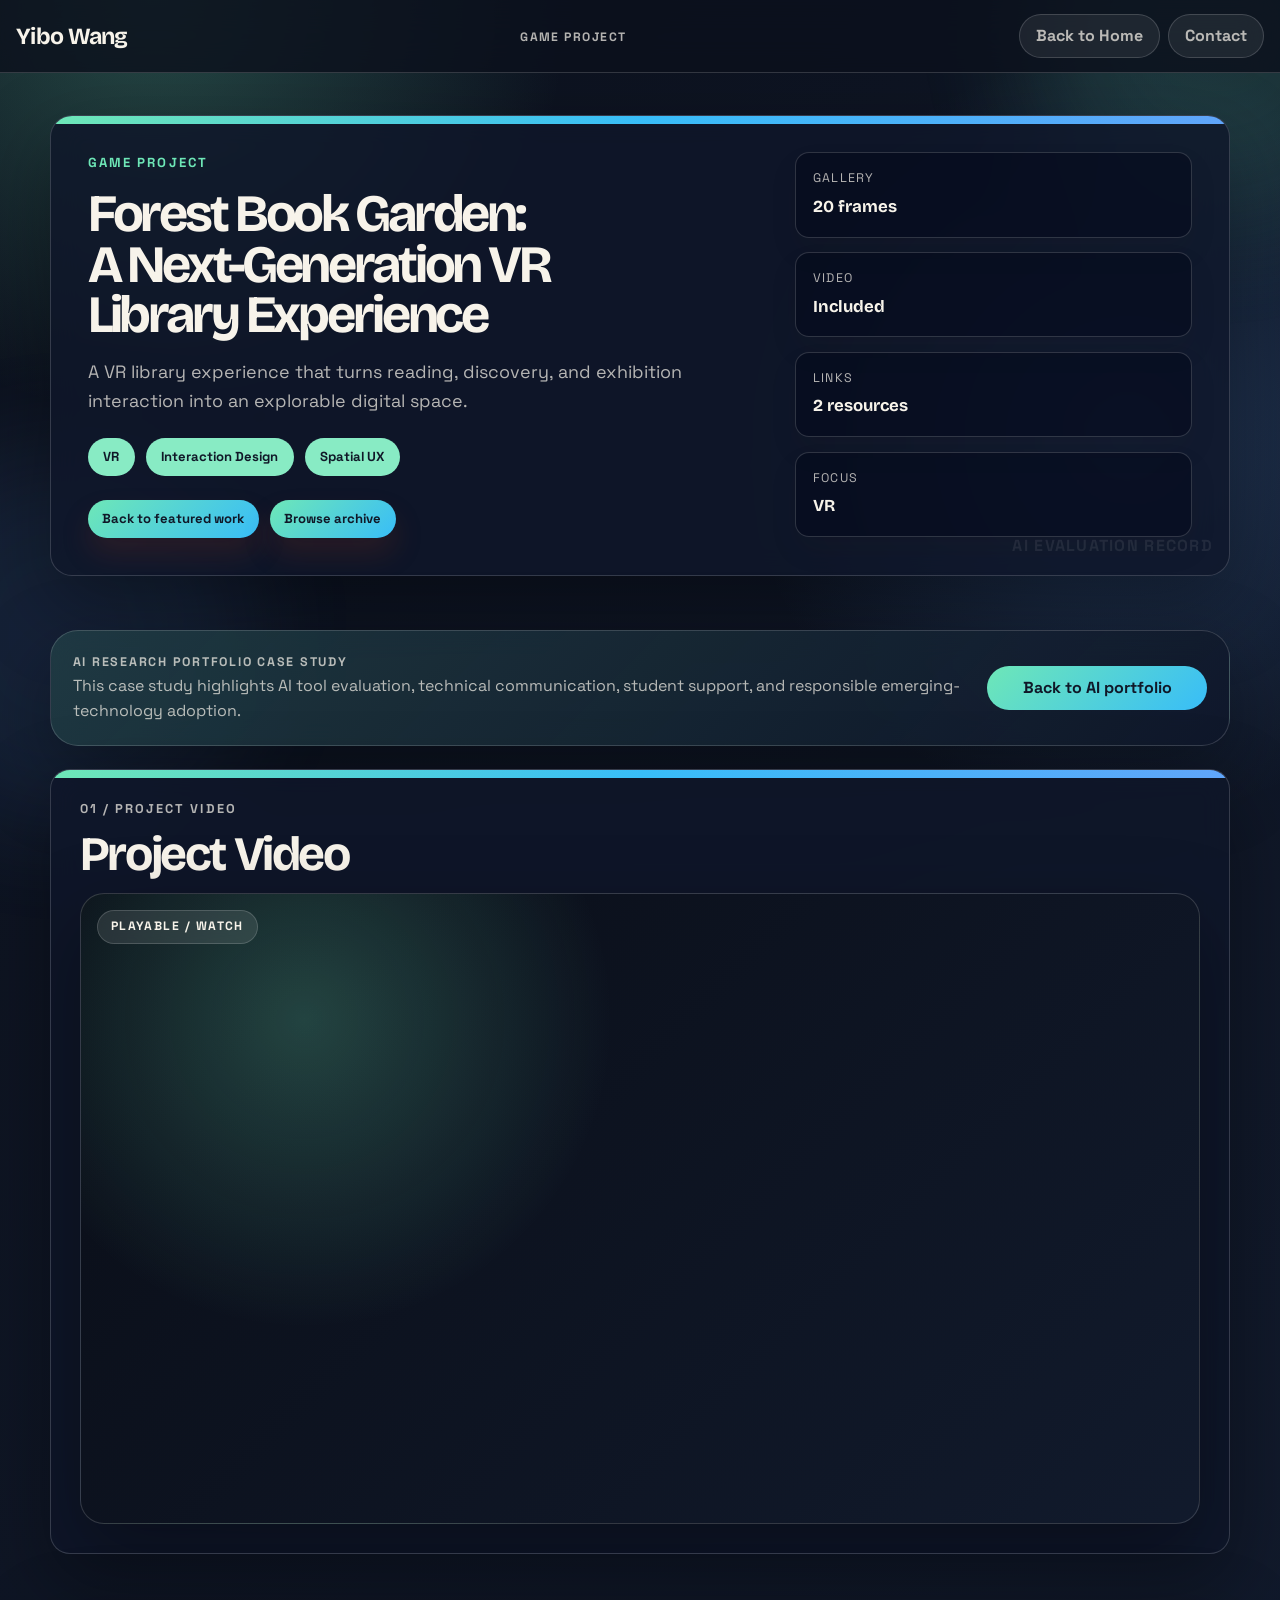
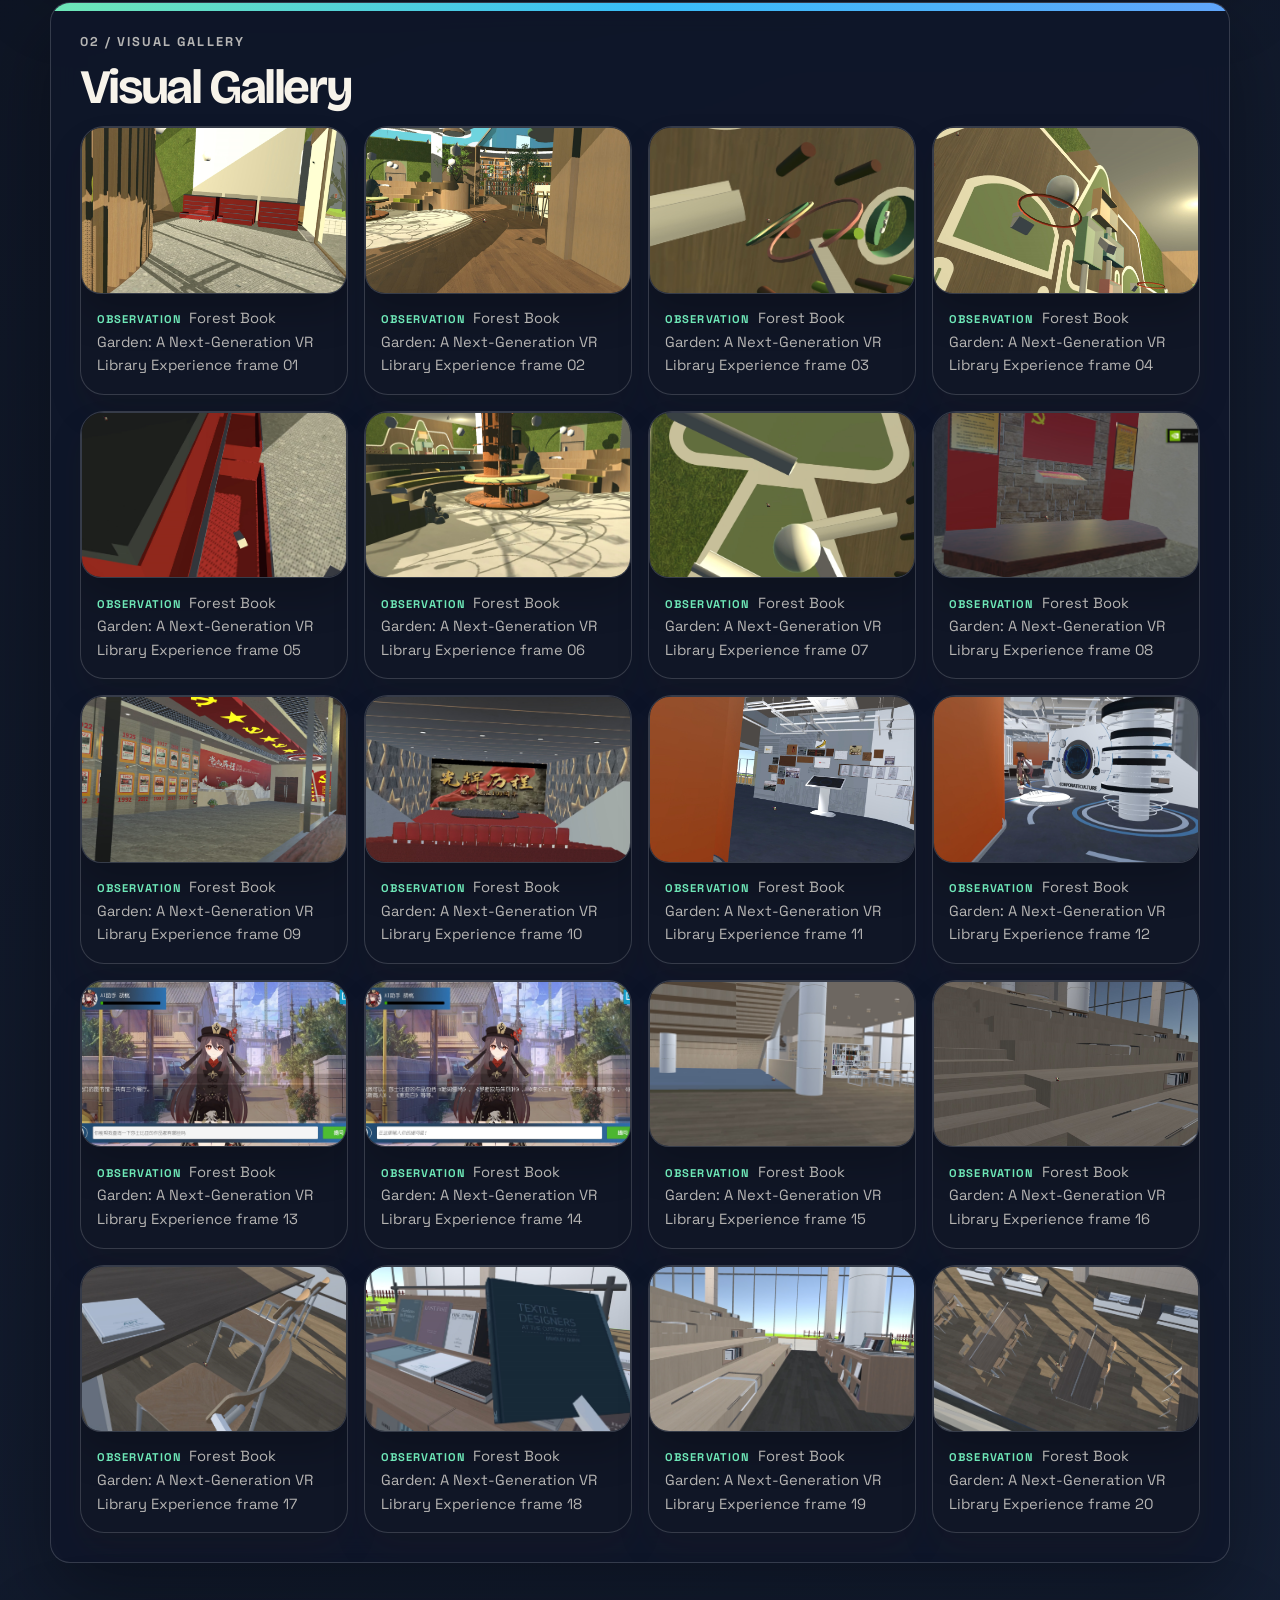
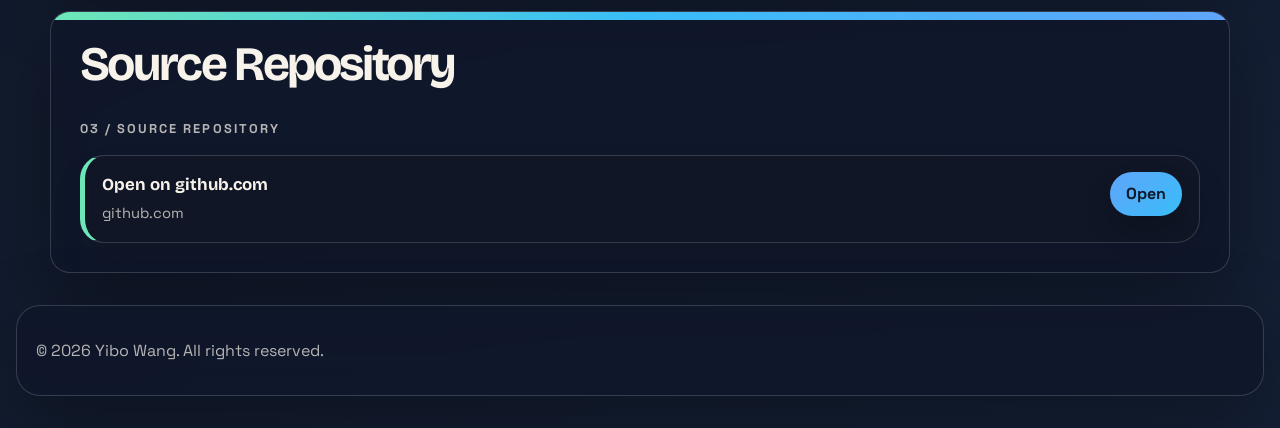
==== commit 216fdee7: "Polish final portfolio copy and layout" ====
--- a/projects/game-project1.html
+++ b/projects/game-project1.html
@@ -34,7 +34,7 @@
         <div class="container">
             <div>
                 <p class="role-project-kicker">AI Research Portfolio Case Study</p>
-                <p>This project is framed for AI tool evaluation, technical communication, student support, and responsible emerging-technology adoption.</p>
+                <p>This case study highlights AI tool evaluation, technical communication, student support, and responsible emerging-technology adoption.</p>
             </div>
             <a class="role-home-link" href="../index.html">Back to AI portfolio</a>
         </div>
@@ -44,7 +44,7 @@
     <!-- Embedded YouTube Video Section -->
     <section id="project-video" class="section">
         <div class="container">
-            <h2>Watch Project Video</h2>
+            <h2>Project Video</h2>
             <div class="video-wrapper">
                 <iframe
                     src="https://www.youtube.com/embed/ekobLpkFEgE?si=GnJCuXuAipWCIRlk" 
@@ -60,7 +60,7 @@
     <!-- Project Images Section -->
     <section id="project-images" class="section">
         <div class="container">
-            <h2>Project Images</h2>
+            <h2>Visual Gallery</h2>
             <div class="image-gallery">
                 <img src="../assets/images/game-project1-img1.png" alt="Image 1">
                 <img src="../assets/images/game-project1-img2.png" alt="Image 2">
@@ -89,7 +89,7 @@
 <!-- Code Section -->
     <section id="project-code" class="section">
         <div class="container">
-            <h2>Project Code</h2>
+            <h2>Source Repository</h2>
             <p>You can find the source code for this project on GitHub. Click the link below to explore the repository:</p>
             <a href="https://github.com/harrypotter9914/Forest-Book-Garden-A-Next-Generation-VR-Library-Experience" target="_blank">
                 <img src="../assets/images/github-logo.png" alt="GitHub Logo" style="width: 150px; height: auto;">
@@ -118,5 +118,3 @@
 	<script src="../assets/js/script.js"></script>
 </body>
 </html>
-
-
